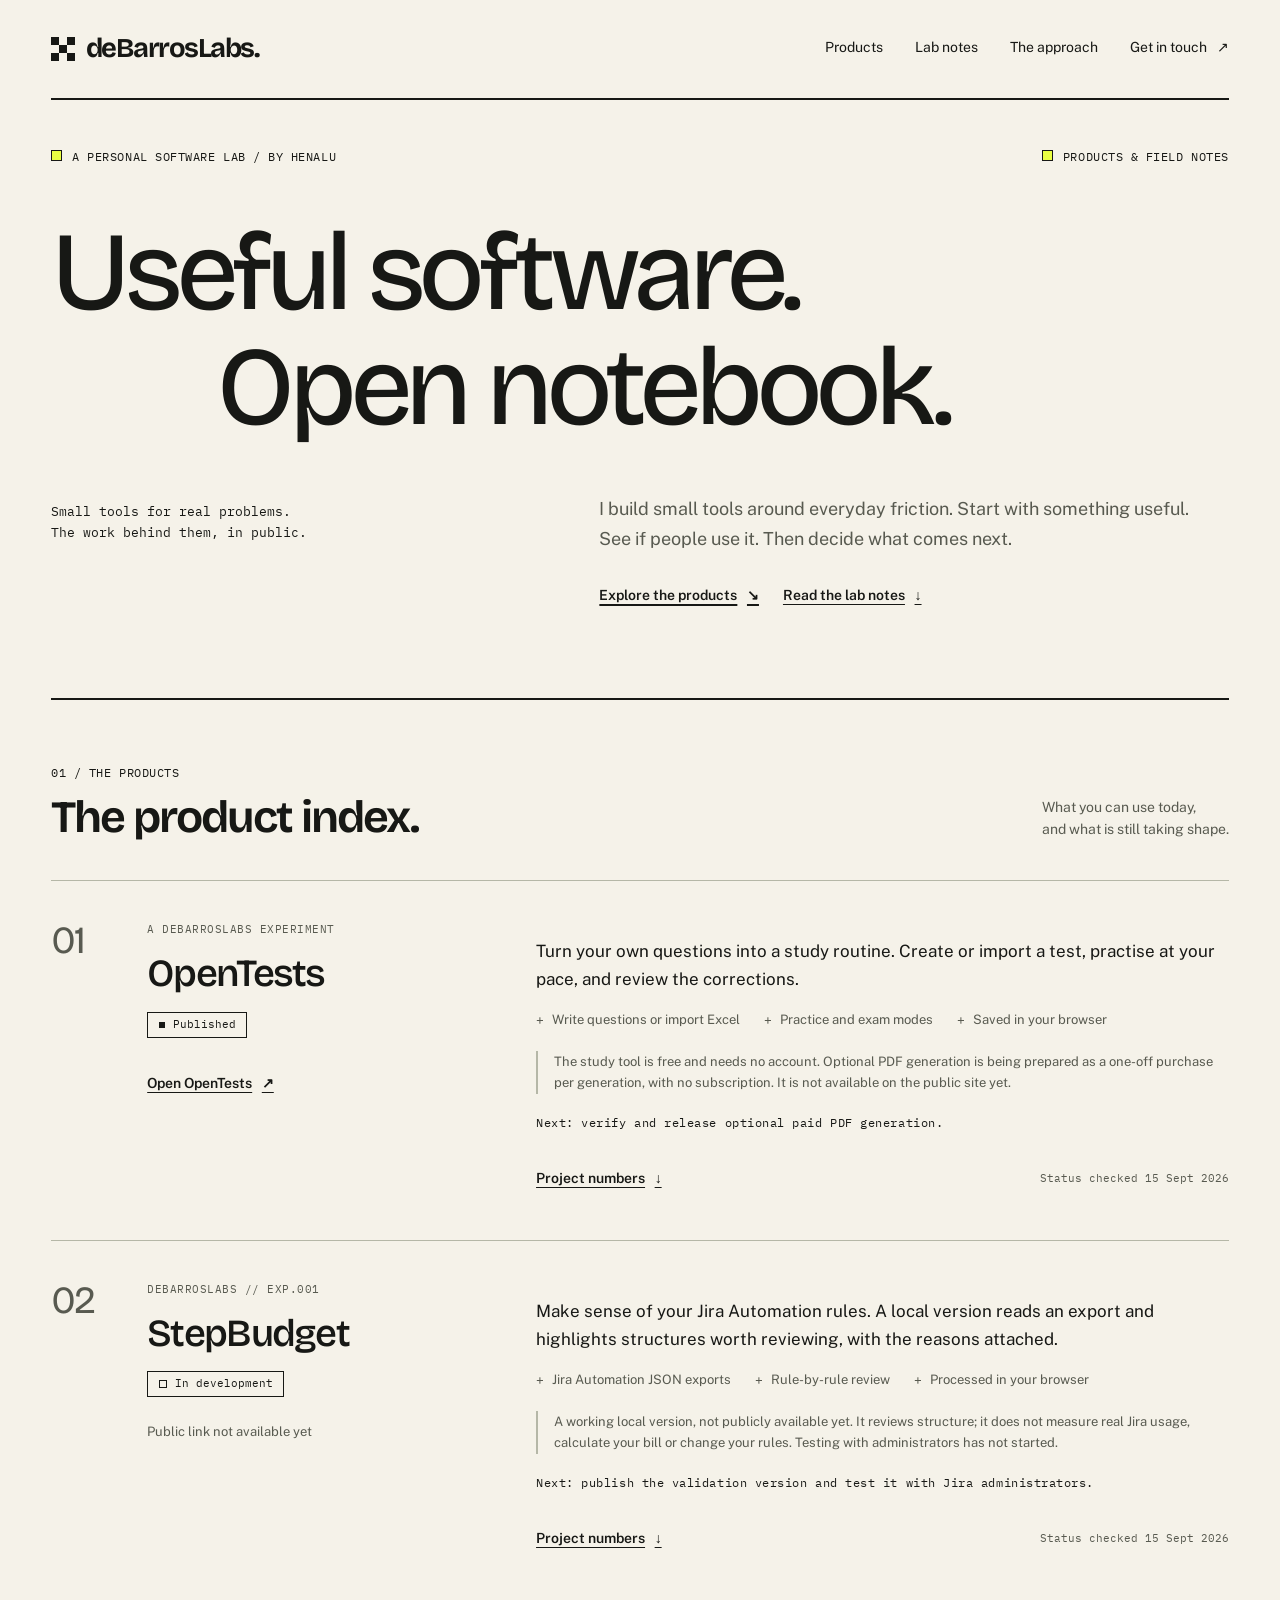
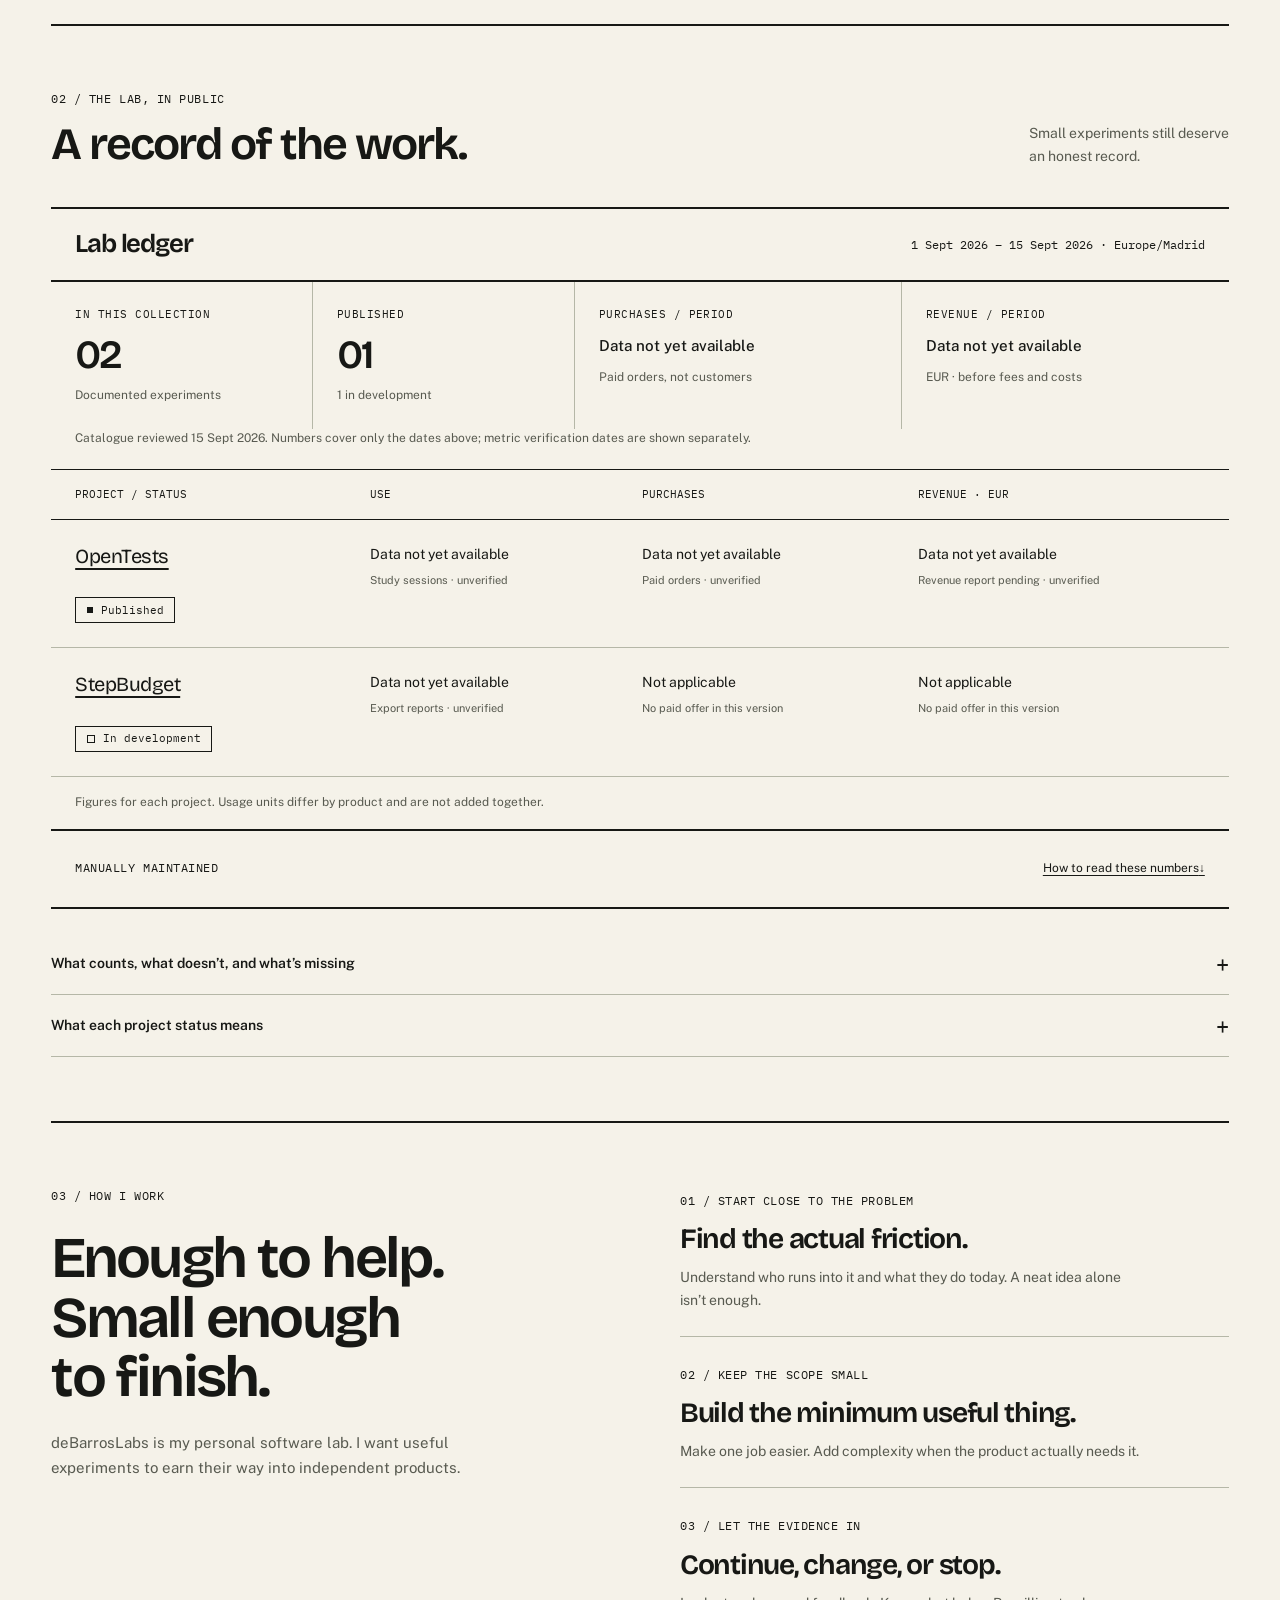
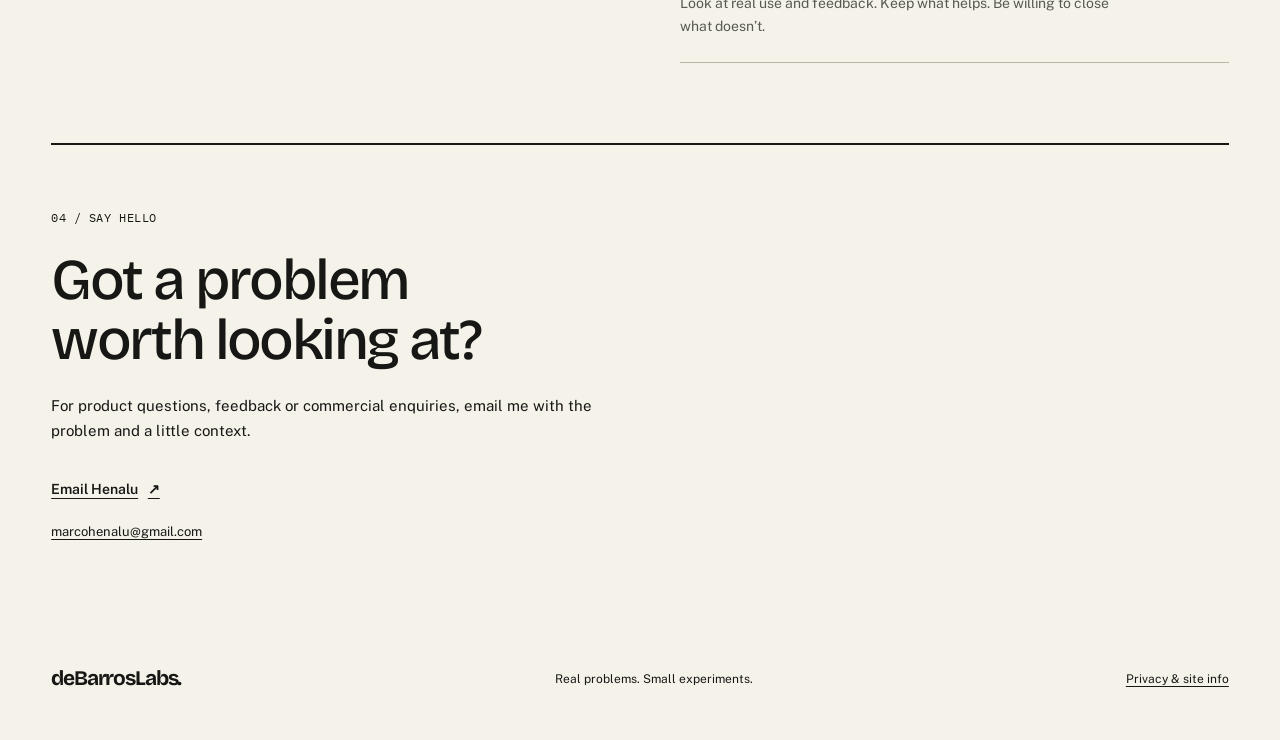
==== public/index.html @ 6eda40eb "feat: publish deBarrosLabs website and public lab ledger" ====
<!doctype html>
<html lang="en">
  <head>
    <meta charset="utf-8" />
    <meta name="viewport" content="width=device-width, initial-scale=1" />
    <title>deBarrosLabs — Small tools for real problems</title>
    <meta
      name="description"
      content="A personal software lab. Explore OpenTests and StepBudget, see what is available, and follow the work and the numbers behind each experiment."
    />
    <meta name="theme-color" content="#f5f2e9" />
    <link rel="canonical" href="https://debarroslabs.com/" />
    <meta property="og:type" content="website" />
    <meta property="og:site_name" content="deBarrosLabs" />
    <meta
      property="og:title"
      content="deBarrosLabs — Small tools for real problems"
    />
    <meta
      property="og:description"
      content="Useful little products. Work in progress. The numbers, when there are numbers."
    />
    <meta property="og:url" content="https://debarroslabs.com/" />
    <meta property="og:image" content="https://debarroslabs.com/social.png" />
    <meta property="og:image:width" content="1200" />
    <meta property="og:image:height" content="630" />
    <meta
      property="og:image:alt"
      content="deBarrosLabs. Small tools for real problems."
    />
    <meta name="twitter:card" content="summary_large_image" />
    <link rel="icon" href="icons/lab.svg" type="image/svg+xml" />
    <link rel="apple-touch-icon" href="icons/apple-touch-icon.png" />
    <link
      rel="preload"
      href="brand/fonts/bricolage-grotesque-latin-wght-normal.woff2"
      as="font"
      type="font/woff2"
      crossorigin
    />
    <link
      rel="preload"
      href="brand/fonts/public-sans-latin-wght-normal.woff2"
      as="font"
      type="font/woff2"
      crossorigin
    />
    <link rel="stylesheet" href="brand/tokens.css" />
    <link rel="stylesheet" href="styles.css" />
    <script src="lab-data.js" defer></script>
    <script src="lab.js" defer></script>
  </head>
  <body>
    <a class="skip-link" href="#main">Skip to content</a>
    <div class="page-shell" id="top">
      <header class="site-header">
        <a class="wordmark" href="#top" aria-label="deBarrosLabs home">
          <svg width="24" height="24" viewBox="0 0 24 24" aria-hidden="true">
            <path
              fill="currentColor"
              d="M0 0h8v8H0zm16 0h8v8h-8zM8 8h8v8H8zM0 16h8v8H0zm16 0h8v8h-8z"
            />
          </svg>
          deBarrosLabs<span class="wordmark-period">.</span>
        </a>
        <nav aria-label="Main navigation">
          <a href="#projects">Products</a>
          <a href="#progress">Lab notes</a>
          <a href="#about">The approach</a>
          <a href="#contact">Get in touch <span aria-hidden="true">↗</span></a>
        </nav>
      </header>
      <main id="main" tabindex="-1">
        <section class="hero" aria-labelledby="intro-title">
          <div class="hero-kicker">
            <p class="eyebrow">A PERSONAL SOFTWARE LAB / BY HENALU</p>
            <span class="eyebrow journal-label"
              >PRODUCTS &amp; FIELD NOTES</span
            >
          </div>
          <h1 id="intro-title">
            <span>Useful software.</span
            ><span class="title-second"
              >Open notebook<span class="title-dot">.</span></span
            >
          </h1>
          <div class="hero-bottom">
            <p class="hero-caption">
              Small tools for real problems.<br />The work behind them, in
              public.
            </p>
            <div class="hero-introduction">
              <p class="hero-lead">
                I build small tools around everyday friction. Start with
                something useful. See if people use it. Then decide what comes
                next.
              </p>
              <div class="hero-actions">
                <a class="text-link primary-link" href="#projects"
                  >Explore the products <span aria-hidden="true">↘</span></a
                ><a class="text-link" href="#progress"
                  >Read the lab notes <span aria-hidden="true">↓</span></a
                >
              </div>
            </div>
          </div>
        </section>
        <section
          id="projects"
          class="section products"
          aria-labelledby="products-title"
        >
          <div class="section-heading">
            <div>
              <p class="eyebrow">01 / THE PRODUCTS</p>
              <h2 id="products-title">The product index.</h2>
            </div>
            <p>What you can use today,<br />and what is still taking shape.</p>
          </div>
          <div id="product-list">
            <p class="load-note">Loading the product notes…</p>
          </div>
          <noscript
            ><p>
              <a href="https://opentests.vercel.app/">OpenTests</a> is a
              published study tool for creating or importing questions,
              practising and reviewing corrections. StepBudget is a local
              development version for reviewing Jira Automation exports, with no
              public link yet. Enable JavaScript for the detailed project
              ledger; usage, purchases and revenue data are not yet available.
            </p></noscript
          >
        </section>
        <section
          id="progress"
          class="section progress"
          aria-labelledby="progress-title"
        >
          <div class="section-heading">
            <div>
              <p class="eyebrow">02 / THE LAB, IN PUBLIC</p>
              <h2 id="progress-title">A record of the work.</h2>
            </div>
            <p>Small experiments still deserve<br />an honest record.</p>
          </div>
          <div class="ledger">
            <div class="ledger-heading">
              <h3>Lab ledger</h3>
              <p id="reporting-period">Reporting period pending</p>
            </div>
            <div id="lab-summary" class="lab-summary"></div>
            <p class="ledger-note" id="ledger-review">
              No verified usage or financial figures have been published.
            </p>
            <div
              class="ledger-scroll"
              role="region"
              aria-label="Project metrics"
              tabindex="0"
            >
              <table>
                <caption>
                  Figures for each project. Usage units differ by product and
                  are not added together.
                </caption>
                <thead>
                  <tr>
                    <th scope="col">Project / status</th>
                    <th scope="col">Use</th>
                    <th scope="col">Purchases</th>
                    <th scope="col">Revenue · EUR</th>
                  </tr>
                </thead>
                <tbody id="metric-rows"></tbody>
              </table>
            </div>
            <div class="ledger-footer">
              <span class="eyebrow">MANUALLY MAINTAINED</span
              ><a href="#metric-definitions"
                >How to read these numbers <span aria-hidden="true">↓</span></a
              >
            </div>
          </div>
          <div id="metric-definitions" class="metric-definitions">
            <details>
              <summary>
                What counts, what doesn’t, and what’s missing
                <span aria-hidden="true">+</span>
              </summary>
              <div class="definitions-content">
                <p>
                  <strong>Data not yet available</strong> means there is no
                  verified figure for the stated period. It does not mean zero.
                  <strong>Not applicable</strong> means the product has no paid
                  offer in this version.
                </p>
                <dl>
                  <dt>Use</dt>
                  <dd>
                    Completed study sessions in OpenTests; reports from users’
                    own Jira exports in StepBudget. These are actions, not
                    unique people. Product-specific sources and exclusions
                    appear below.
                  </dd>
                  <dt>Purchases</dt>
                  <dd>
                    Successfully paid orders completed during the period,
                    including orders later refunded. Excludes test, failed and
                    cancelled payments. One person may make several purchases.
                  </dd>
                  <dt>Revenue · EUR</dt>
                  <dd>
                    Customer payments received during the period, excluding tax,
                    minus refunds recorded in that period. Before payment fees
                    and operating costs. This is not profit. One-off generation
                    payments are not monthly recurring revenue (MRR).
                  </dd>
                  <dt>Coverage and dates</dt>
                  <dd>
                    The period is fixed, not a rolling “this month” counter. A
                    source and verification date accompany every published
                    number. Partial or observed samples are labelled; missing
                    projects are never silently counted as zero.
                  </dd>
                </dl>
                <div id="source-notes" class="source-notes"></div>
                <p>
                  Updates are entered after checking an aggregate report or a
                  documented observation. This page has no live analytics
                  connection and does not collect study material, Jira exports
                  or payment details.
                </p>
              </div>
            </details>
            <details>
              <summary>
                What each project status means <span aria-hidden="true">+</span>
              </summary>
              <div class="definitions-content">
                <dl>
                  <dt>In development</dt>
                  <dd>
                    Being built or prepared locally. No public product is
                    implied.
                  </dd>
                  <dt>Testing</dt>
                  <dd>
                    A real validation test is underway. Results are still being
                    assessed.
                  </dd>
                  <dt>Published</dt>
                  <dd>
                    A working version is publicly accessible. This does not mean
                    demand or commercial success has been validated.
                  </dd>
                  <dt>Closed</dt>
                  <dd>
                    The experiment has been explicitly ended. Its notes can stay
                    in the ledger.
                  </dd>
                </dl>
              </div>
            </details>
          </div>
        </section>
        <section
          id="about"
          class="section approach"
          aria-labelledby="approach-title"
        >
          <div class="approach-intro">
            <p class="eyebrow">03 / HOW I WORK</p>
            <h2 id="approach-title">
              Enough to help.<br />Small enough<br />to finish.
            </h2>
            <p>
              deBarrosLabs is my personal software lab. I want useful
              experiments to earn their way into independent products.
            </p>
          </div>
          <ol class="principles">
            <li>
              <span class="eyebrow">01 / START CLOSE TO THE PROBLEM</span>
              <h3>Find the actual friction.</h3>
              <p>
                Understand who runs into it and what they do today. A neat idea
                alone isn’t enough.
              </p>
            </li>
            <li>
              <span class="eyebrow">02 / KEEP THE SCOPE SMALL</span>
              <h3>Build the minimum useful thing.</h3>
              <p>
                Make one job easier. Add complexity when the product actually
                needs it.
              </p>
            </li>
            <li>
              <span class="eyebrow">03 / LET THE EVIDENCE IN</span>
              <h3>Continue, change, or stop.</h3>
              <p>
                Look at real use and feedback. Keep what helps. Be willing to
                close what doesn’t.
              </p>
            </li>
          </ol>
        </section>
        <section id="contact" class="contact" aria-labelledby="contact-title">
          <div>
            <p class="eyebrow">04 / SAY HELLO</p>
            <h2 id="contact-title">Got a problem<br />worth looking at?</h2>
            <p>
              For product questions, feedback or commercial enquiries, email me
              with the problem and a little context.
            </p>
            <a class="button button-light" href="mailto:marcohenalu@gmail.com"
              >Email Henalu <span aria-hidden="true">↗</span></a
            ><a class="contact-email" href="mailto:marcohenalu@gmail.com"
              >marcohenalu@gmail.com</a
            >
          </div>
        </section>
      </main>
      <footer class="site-footer">
        <a href="#top" class="wordmark">deBarrosLabs.</a>
        <p>Real problems. Small experiments.</p>
        <a href="privacy.html">Privacy &amp; site info</a>
      </footer>
    </div>
  </body>
</html>
---- public/brand/tokens.css ----
:root {
  color-scheme: light;
  --paper: #f5f2e9;
  --surface: #eae7dc;
  --ink: #171815;
  --muted: #585a50;
  --line: #b5b7a7;
  --accent: #eaff43;
  --on-accent: var(--ink);
  --radius: 2px;
  --border: 2px solid var(--ink);
  --shadow: 6px 6px 0 var(--ink);
  --space-1: 0.25rem;
  --space-2: 0.5rem;
  --space-3: 0.75rem;
  --space-4: 1rem;
  --space-6: 1.5rem;
  --space-8: 2rem;
  --space-12: 3rem;
  --space-16: 4rem;
  --gutter: clamp(1.25rem, 4vw, 4rem);
  --text-sm: 0.8125rem;
  --text-base: 1rem;
  --text-lead: clamp(1.0625rem, 1.4vw, 1.25rem);
  --text-display: clamp(3.25rem, 7.3vw, 7rem);
  --motion-fast: 140ms;
}

[data-experiment='001'] {
  --accent: #eaff43;
}
[data-experiment='002'] {
  --accent: #51df81;
}
[data-experiment='003'] {
  --accent: #ff7652;
}
---- public/styles.css ----
@font-face {
  font-family: Bricolage;
  src: url('brand/fonts/bricolage-grotesque-latin-wght-normal.woff2')
    format('woff2');
  font-weight: 200 800;
  font-display: swap;
}
@font-face {
  font-family: Public;
  src: url('brand/fonts/public-sans-latin-wght-normal.woff2') format('woff2');
  font-weight: 100 900;
  font-display: swap;
}
@font-face {
  font-family: Plex;
  src: url('brand/fonts/ibm-plex-mono-latin-400-normal.woff2') format('woff2');
  font-weight: 400;
  font-display: swap;
}
:root {
  --font-display: Bricolage, Arial, sans-serif;
  --font-sans: Public, Arial, sans-serif;
  --font-mono: Plex, monospace;
  --opentests: #284b8f;
  --opentests-paper: #e5ebf6;
}
* {
  box-sizing: border-box;
}
html {
  scroll-behavior: smooth;
  scroll-padding-top: 2rem;
}
body {
  margin: 0;
  background: var(--paper);
  color: var(--ink);
  font: 1rem/1.65 var(--font-sans);
}
::selection {
  background: var(--accent);
  color: var(--ink);
}
a {
  color: inherit;
  text-underline-offset: 0.25em;
}
button,
select {
  font: inherit;
}
a,
button,
summary {
  touch-action: manipulation;
}
:focus-visible {
  outline: 3px solid var(--ink);
  outline-offset: 5px;
}

h1,
h2,
h3,
p {
  margin: 0;
}
h1,
h2,
h3 {
  font-family: var(--font-display);
  line-height: 1.03;
  letter-spacing: -0.045em;
  text-wrap: balance;
}
h2 {
  font-size: clamp(2.1rem, 3.5vw, 3.75rem);
  font-weight: 650;
}
h3 {
  font-size: 1.7rem;
  font-weight: 650;
}
p {
  text-wrap: pretty;
}
.page-shell {
  max-width: 1600px;
  margin: 0 auto;
  padding: 0 var(--gutter);
}
.eyebrow {
  font: 400 0.75rem/1.55 var(--font-mono);
  letter-spacing: 0.045em;
}
.skip-link {
  position: fixed;
  top: 12px;
  left: 12px;
  z-index: 10;
  background: var(--accent);
  padding: 12px 20px;
  border: var(--border);
  transform: translateY(-180%);
}
.skip-link:focus {
  transform: none;
}
.site-header {
  display: flex;
  align-items: center;
  justify-content: space-between;
  gap: 1.5rem;
  min-height: 100px;
  border-bottom: var(--border);
}
.wordmark {
  display: inline-flex;
  align-items: center;
  gap: 0.65rem;
  font: 700 1.7rem/1 var(--font-display);
  letter-spacing: -0.055em;
  text-decoration: none;
  min-height: 44px;
  white-space: nowrap;
}
.wordmark-period {
  margin-left: -0.65rem;
}
.site-header nav {
  display: flex;
  align-items: center;
  gap: clamp(1rem, 2.5vw, 2.5rem);
}
.site-header nav a {
  font-size: 0.875rem;
  text-decoration: none;
  display: inline-flex;
  align-items: center;
  gap: 0.6rem;
  min-height: 44px;
  border-bottom: 2px solid transparent;
}
.site-header nav a:hover {
  border-color: var(--ink);
}
.hero {
  padding: 3rem 0 5rem;
}
.hero-kicker {
  display: flex;
  justify-content: space-between;
  gap: 2rem;
}
h1 {
  font-size: clamp(3.2rem, 8.7vw, 8.5rem);
  font-weight: 450;
  line-height: 1.04;
  letter-spacing: -0.065em;
  margin: 3rem 0;
}
.hero h1 span {
  display: block;
}
.hero h1 .title-second {
  margin-left: 14%;
}
.hero h1 .title-dot {
  display: inline;
  color: var(--ink);
}
.hero-bottom {
  display: grid;
  grid-template-columns: 1fr 1.3fr;
  gap: 4rem;
  align-items: start;
}
.hero-caption {
  font: 0.8rem/1.7 var(--font-mono);
  padding-top: 0.4rem;
}
.hero-lead {
  max-width: 38rem;
  font-size: 1.125rem;
  color: var(--muted);
}
.hero-actions {
  display: flex;
  flex-wrap: wrap;
  gap: 1.5rem;
  margin-top: 1.25rem;
}
.text-link,
.button {
  font-size: 0.875rem;
  font-weight: 600;
  display: inline-flex;
  align-items: center;
  gap: 0.6rem;
  min-height: 44px;
  text-underline-offset: 0.3em;
}
.button {
  padding: 0.6rem 0;
  text-decoration: underline;
}
.text-link:hover,
.button:hover {
  text-decoration-thickness: 2px;
}
.primary-link {
  text-decoration-thickness: 2px;
}
.section {
  padding: 4rem 0;
  border-top: var(--border);
}
.section-heading {
  display: flex;
  justify-content: space-between;
  align-items: end;
  gap: 2rem;
  margin-bottom: 2.5rem;
}
.section-heading .eyebrow {
  margin-bottom: 0.75rem;
}
.section-heading > p {
  font-size: 0.875rem;
  color: var(--muted);
  line-height: 1.6;
  max-width: 21rem;
}
.product {
  display: grid;
  grid-template-columns: 4rem minmax(12rem, 0.85fr) minmax(0, 1.65fr);
  gap: 2rem;
  padding: 2.5rem 0;
  border-top: 1px solid var(--line);
}
.product:last-child {
  padding-bottom: 0;
}
.product-index {
  font: 400 2.4rem/1 var(--font-display);
  color: var(--muted);
  letter-spacing: -0.06em;
}
.product-heading .eyebrow {
  font-size: 0.6875rem;
  color: var(--muted);
  margin-bottom: 1rem;
}
.product h3 {
  font-size: clamp(2rem, 3vw, 3rem);
  font-weight: 550;
  margin-bottom: 1rem;
}
.product-heading .status {
  margin-bottom: 1rem;
}
.product-heading > div {
  margin-top: 0.5rem;
}
.product-heading .unavailable-link {
  display: block;
  max-width: 12rem;
}
.status {
  display: inline-flex;
  align-items: center;
  gap: 0.5rem;
  border: 1px solid var(--ink);
  padding: 0.2rem 0.65rem;
  font: 0.6875rem/1.6 var(--font-mono);
  white-space: nowrap;
}
.status::before {
  content: '';
  width: 6px;
  height: 6px;
  display: block;
  background: var(--ink);
}
.status[data-status='development']::before {
  background: transparent;
  border: 1px solid var(--ink);
}
.status[data-status='closed']::before {
  height: 2px;
}
.product-description {
  font-size: 1.0625rem;
  max-width: 44rem;
  margin: 1rem 0;
}
.product-features {
  display: flex;
  flex-wrap: wrap;
  gap: 0.35rem 1.5rem;
  padding: 0;
  margin: 1rem 0;
  list-style: none;
  color: var(--muted);
  font-size: 0.8125rem;
}
.product-features li::before {
  content: '+';
  margin-right: 0.5rem;
  font-family: var(--font-mono);
}
.product-note {
  border-left: 2px solid var(--line);
  padding-left: 1rem;
  color: var(--muted);
  font-size: 0.8125rem;
  max-width: 45rem;
  margin: 1.25rem 0;
}
.product-bottom {
  display: flex;
  flex-wrap: wrap;
  align-items: center;
  gap: 0.75rem 1.5rem;
  justify-content: space-between;
  margin-top: 1.5rem;
}
.product-bottom .button {
  min-height: 48px;
  padding: 0.65rem 1rem;
}
.review-date {
  font: 0.6875rem/1.6 var(--font-mono);
  color: var(--muted);
}
.unavailable-link {
  font-size: 0.8125rem;
  color: var(--muted);
}
.ledger {
  border-top: var(--border);
  border-bottom: var(--border);
  background: transparent;
}
.ledger-heading {
  padding: 1.4rem 1.5rem;
  display: flex;
  flex-wrap: wrap;
  align-items: center;
  justify-content: space-between;
  gap: 1rem;
  border-bottom: var(--border);
}
.ledger-heading h3 {
  font-size: 1.6rem;
}
.ledger-heading p {
  font: 0.75rem/1.6 var(--font-mono);
}
.lab-summary {
  display: grid;
  grid-template-columns: 1fr 1fr 1.25fr 1.25fr;
}
.summary-item {
  padding: 1.5rem;
  border-right: 1px solid var(--line);
}
.summary-item:last-child {
  border-right: 0;
}
.summary-item .eyebrow {
  display: block;
  margin-bottom: 0.75rem;
  font-size: 0.6875rem;
}
.summary-value {
  font-family: var(--font-display);
  font-size: 2.5rem;
  line-height: 1;
  letter-spacing: -0.045em;
  font-weight: 600;
  display: block;
}
.summary-missing {
  font-family: var(--font-sans);
  font-size: 0.95rem;
  line-height: 1.45;
  letter-spacing: 0;
  font-weight: 500;
  max-width: 12rem;
}
.summary-detail {
  font-size: 0.75rem;
  color: var(--muted);
  margin-top: 0.65rem;
  display: block;
}
.ledger-note {
  padding: 0 1.5rem 1.25rem;
  font-size: 0.75rem;
  color: var(--muted);
}
.ledger-scroll {
  border-top: 1px solid var(--ink);
  overflow: auto;
  background: var(--paper);
}
table {
  border-collapse: collapse;
  width: 100%;
  text-align: left;
}
caption {
  text-align: left;
  padding: 1rem 1.5rem;
  font-size: 0.75rem;
  color: var(--muted);
  caption-side: bottom;
  border-top: 1px solid var(--line);
}
th {
  font: 0.6875rem/1.5 var(--font-mono);
  font-weight: 400;
  padding: 1rem 1.5rem;
  border-bottom: 1px solid var(--ink);
  text-transform: uppercase;
}
td {
  padding: 1.5rem;
  vertical-align: top;
  border-bottom: 1px solid var(--line);
  font-size: 0.875rem;
  line-height: 1.5;
}
tbody tr:last-child td {
  border-bottom: 0;
}
td:first-child {
  width: 25%;
}
.metric-project {
  display: block;
  min-height: 44px;
  font-family: var(--font-display);
  font-size: 1.25rem;
  line-height: 1.2;
  letter-spacing: -0.025em;
  margin-bottom: 0.6rem;
}
.metric-value {
  display: block;
  max-width: 12rem;
}
.metric-detail {
  display: block;
  font-size: 0.6875rem;
  color: var(--muted);
  margin-top: 0.45rem;
  max-width: 15rem;
}
.metric-number {
  font-family: var(--font-mono);
  font-size: 1.25rem;
}
.ledger-footer {
  padding: 1rem 1.5rem;
  display: flex;
  flex-wrap: wrap;
  align-items: center;
  justify-content: space-between;
  gap: 0.5rem;
  border-top: var(--border);
  font-size: 0.75rem;
}
.ledger-footer a {
  display: inline-flex;
  align-items: center;
  min-height: 44px;
}
.metric-definitions {
  margin-top: 1.5rem;
}
details {
  border-bottom: 1px solid var(--line);
}
summary {
  cursor: pointer;
  min-height: 60px;
  padding: 1rem 0;
  font-size: 0.875rem;
  font-weight: 600;
  list-style: none;
  display: flex;
  align-items: center;
  justify-content: space-between;
  gap: 1rem;
}
summary::-webkit-details-marker {
  display: none;
}
summary span {
  font: 1.4rem var(--font-mono);
}
details[open] > summary span {
  transform: rotate(45deg);
}
.definitions-content {
  padding: 0 0 1.5rem;
  max-width: 60rem;
  font-size: 0.875rem;
  color: var(--muted);
}
.definitions-content p + p {
  margin-top: 1rem;
}
dl {
  margin: 1.5rem 0;
}
dt {
  font-weight: 600;
  color: var(--ink);
  margin-top: 1rem;
}
dd {
  margin: 0.25rem 0 0;
}
.source-notes {
  display: grid;
  grid-template-columns: 1fr 1fr;
  gap: 2rem;
  border-top: 1px solid var(--line);
  padding: 1.5rem 0;
}
.source-notes h4 {
  color: var(--ink);
  font-size: 1rem;
  margin: 0 0 0.75rem;
}
.source-notes ul {
  padding-left: 1rem;
}
.source-notes li {
  margin-top: 0.6rem;
}
.approach {
  display: grid;
  grid-template-columns: 1fr 1fr;
  gap: 5rem;
}
.approach-intro .eyebrow {
  margin-bottom: 1.5rem;
}
.approach-intro h2 {
  font-size: clamp(2.5rem, 4.5vw, 4.5rem);
}
.approach-intro > p:last-child {
  margin-top: 1.5rem;
  max-width: 27rem;
  color: var(--muted);
  font-size: 0.9375rem;
}
.principles {
  margin: 0;
  padding: 0;
  list-style: none;
}
.principles li {
  border-bottom: 1px solid var(--line);
  padding: 1.5rem 0;
}
.principles li:first-child {
  padding-top: 0;
}
.principles h3 {
  font-size: 1.75rem;
  margin: 0.75rem 0;
}
.principles p {
  font-size: 0.875rem;
  color: var(--muted);
  max-width: 31rem;
}
.contact {
  border-top: var(--border);
  padding: 4rem 0;
  margin-top: 1rem;
}
.contact .eyebrow {
  margin-bottom: 1.5rem;
}
.contact h2 {
  font-size: clamp(2.5rem, 4.5vw, 4.8rem);
  font-weight: 500;
}
.contact p:not(.eyebrow) {
  max-width: 34rem;
  margin: 1.5rem 0;
  font-size: 0.9375rem;
}
.contact-email {
  display: block;
  min-height: 44px;
  padding: 0.6rem 0;
  font-size: 0.8125rem;
  overflow-wrap: anywhere;
}
.site-footer {
  min-height: 120px;
  display: flex;
  align-items: center;
  justify-content: space-between;
  gap: 1.5rem;
  font-size: 0.75rem;
}
.site-footer .wordmark {
  font-size: 1.3rem;
}
.site-footer > a:last-child {
  display: inline-flex;
  min-height: 44px;
  align-items: center;
}
.privacy-main {
  max-width: 48rem;
  margin: 4rem auto;
}
.privacy-main h1 {
  font-size: clamp(2.5rem, 5vw, 4rem);
  margin-bottom: 2rem;
}
.privacy-main h2 {
  font-size: 1.75rem;
  margin: 2rem 0 0.75rem;
}
.privacy-main p {
  margin-top: 1rem;
}
@media (max-width: 1000px) {
  .site-header nav {
    gap: 1.25rem;
  }
  .site-header nav a {
    font-size: 0.8125rem;
  }
  .approach {
    gap: 3rem;
  }
  th,
  td {
    padding: 1.25rem;
  }
  .summary-item {
    padding: 1.25rem;
  }
}
@media (max-width: 760px) {
  .site-header {
    display: block;
    padding: 1.25rem 0 0.6rem;
  }
  .site-header nav {
    justify-content: space-between;
    gap: 0.6rem;
    flex-wrap: wrap;
    margin-top: 0.75rem;
  }
  .site-header nav a {
    font-size: 0.75rem;
  }
  .section {
    padding: 3rem 0;
  }
  .section-heading {
    display: block;
    margin-bottom: 2rem;
  }
  .section-heading > p {
    margin-top: 1rem;
  }
  .section-heading > p br {
    display: none;
  }
  .product h3 {
    font-size: 2.25rem;
  }
  .product-description {
    font-size: 1rem;
  }
  .product-bottom {
    gap: 1rem;
  }
  .product-bottom .review-date {
    width: 100%;
  }
  .lab-summary {
    grid-template-columns: 1fr 1fr;
  }
  .summary-item:nth-child(2) {
    border-right: 0;
  }
  .summary-item:nth-child(-n + 2) {
    border-bottom: 1px solid var(--line);
  }
  .ledger-heading {
    padding: 1rem;
  }
  .ledger-heading p {
    font-size: 0.6875rem;
  }
  .summary-item {
    padding: 1rem;
  }
  .ledger-note {
    padding: 1rem;
  }
  .ledger-scroll {
    overflow: visible;
  }
  table,
  tbody {
    display: block;
  }
  thead {
    display: none;
  }
  tbody tr {
    display: grid;
    grid-template-columns: 1fr 1fr;
    padding: 1rem;
    gap: 1rem;
    border-bottom: var(--border);
  }
  tbody tr:last-child {
    border: 0;
  }
  td {
    display: block;
    border: 0;
    padding: 0;
    min-width: 0;
  }
  td:first-child {
    width: auto;
    grid-column: 1/-1;
    display: flex;
    align-items: center;
    justify-content: space-between;
    gap: 0.5rem;
  }
  td:last-child {
    grid-column: 1/-1;
  }
  td:not(:first-child)::before {
    content: attr(data-label);
    display: block;
    font: 0.6875rem/1.5 var(--font-mono);
    margin-bottom: 0.5rem;
    text-transform: uppercase;
  }
  .metric-project {
    margin: 0;
  }
  .metric-value {
    max-width: none;
    font-size: 0.8125rem;
  }
  caption {
    display: block;
    padding: 1rem;
  }
  .ledger-footer {
    padding: 0.75rem 1rem;
  }
  .source-notes {
    grid-template-columns: 1fr;
    gap: 1rem;
  }
  .approach {
    grid-template-columns: 1fr;
    gap: 2rem;
  }
  .approach-intro h2 br:last-child {
    display: none;
  }
  .site-footer {
    flex-wrap: wrap;
    padding: 1.5rem 0;
    gap: 0.5rem 1.5rem;
  }
  .site-footer p {
    flex-basis: 100%;
    order: 3;
  }
  .metric-definitions summary {
    font-size: 0.8125rem;
  }
  .privacy-main {
    margin: 2rem 0;
  }
}
@media (max-width: 360px) {
  .page-shell {
    padding: 0 1rem;
  }
  .wordmark {
    font-size: 1.5rem;
  }
  .site-header nav {
    gap: 0.5rem;
  }
  .site-header nav a {
    font-size: 0.6875rem;
  }
  .status {
    font-size: 0.6875rem;
  }
  .ledger-heading {
    align-items: start;
  }
  .summary-item {
    padding: 0.9rem;
  }
  .contact h2 {
    font-size: 2.3rem;
  }
}
@media (prefers-reduced-motion: reduce) {
  html {
    scroll-behavior: auto;
  }
  *,
  *::before,
  *::after {
    transition: none !important;
    animation: none !important;
  }
}

@media (max-width: 1000px) {
  .product {
    grid-template-columns: 2.5rem minmax(10rem, 0.8fr) minmax(0, 1.4fr);
    gap: 1.4rem;
  }
  .hero-bottom {
    gap: 2rem;
  }
  .journal-label {
    display: none;
  }
}
@media (max-width: 760px) {
  .hero {
    padding: 2rem 0 3rem;
  }
  .hero-kicker .eyebrow {
    font-size: 0.6875rem;
  }
  .hero h1 {
    font-size: clamp(2.8rem, 9.4vw, 4.8rem);
    margin: 2.5rem 0;
  }
  .hero h1 .title-second {
    margin-left: 0;
  }
  .hero-bottom {
    grid-template-columns: 1fr;
    gap: 1.5rem;
  }
  .hero-lead {
    font-size: 1rem;
  }
  .hero-caption {
    font-size: 0.75rem;
  }
  .hero-actions {
    gap: 0.25rem 1rem;
  }
  .product {
    grid-template-columns: 2.5rem minmax(0, 1fr);
    gap: 1rem;
    padding: 2rem 0;
  }
  .product-body {
    grid-column: 1 / -1;
  }
  .product-index {
    font-size: 2rem;
  }
  .product-heading .eyebrow {
    margin-bottom: 0.75rem;
  }
  .product-heading .status {
    margin-bottom: 0;
  }
  .product h3 {
    margin-bottom: 0.75rem;
  }
  .product-description {
    margin-top: 0;
  }
  .product-note {
    padding-left: 0.75rem;
  }
  .contact {
    padding: 3rem 0;
  }
  .product-heading .unavailable-link {
    max-width: none;
  }
}

.hero-kicker > .eyebrow::before {
  content: '';
  display: inline-block;
  width: 9px;
  height: 9px;
  margin-right: 10px;
  background: var(--accent);
  border: 1px solid var(--ink);
}
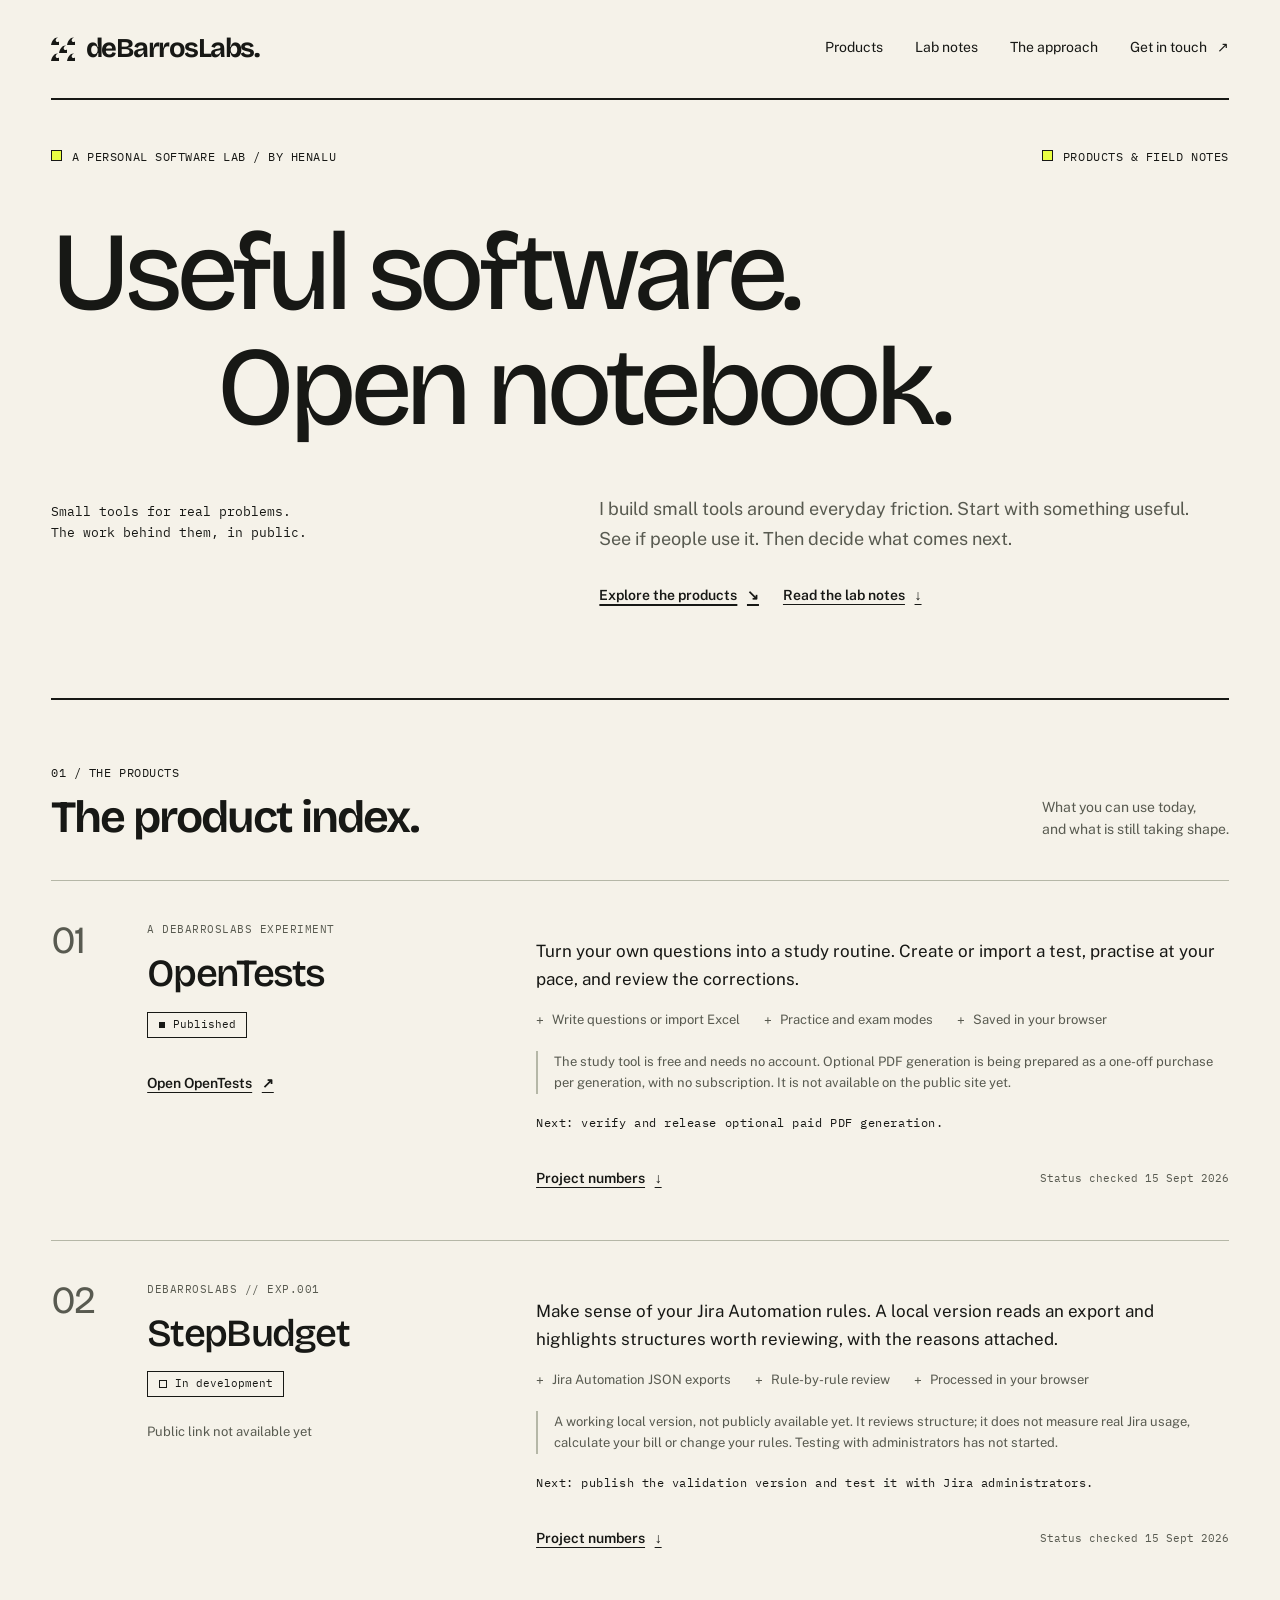
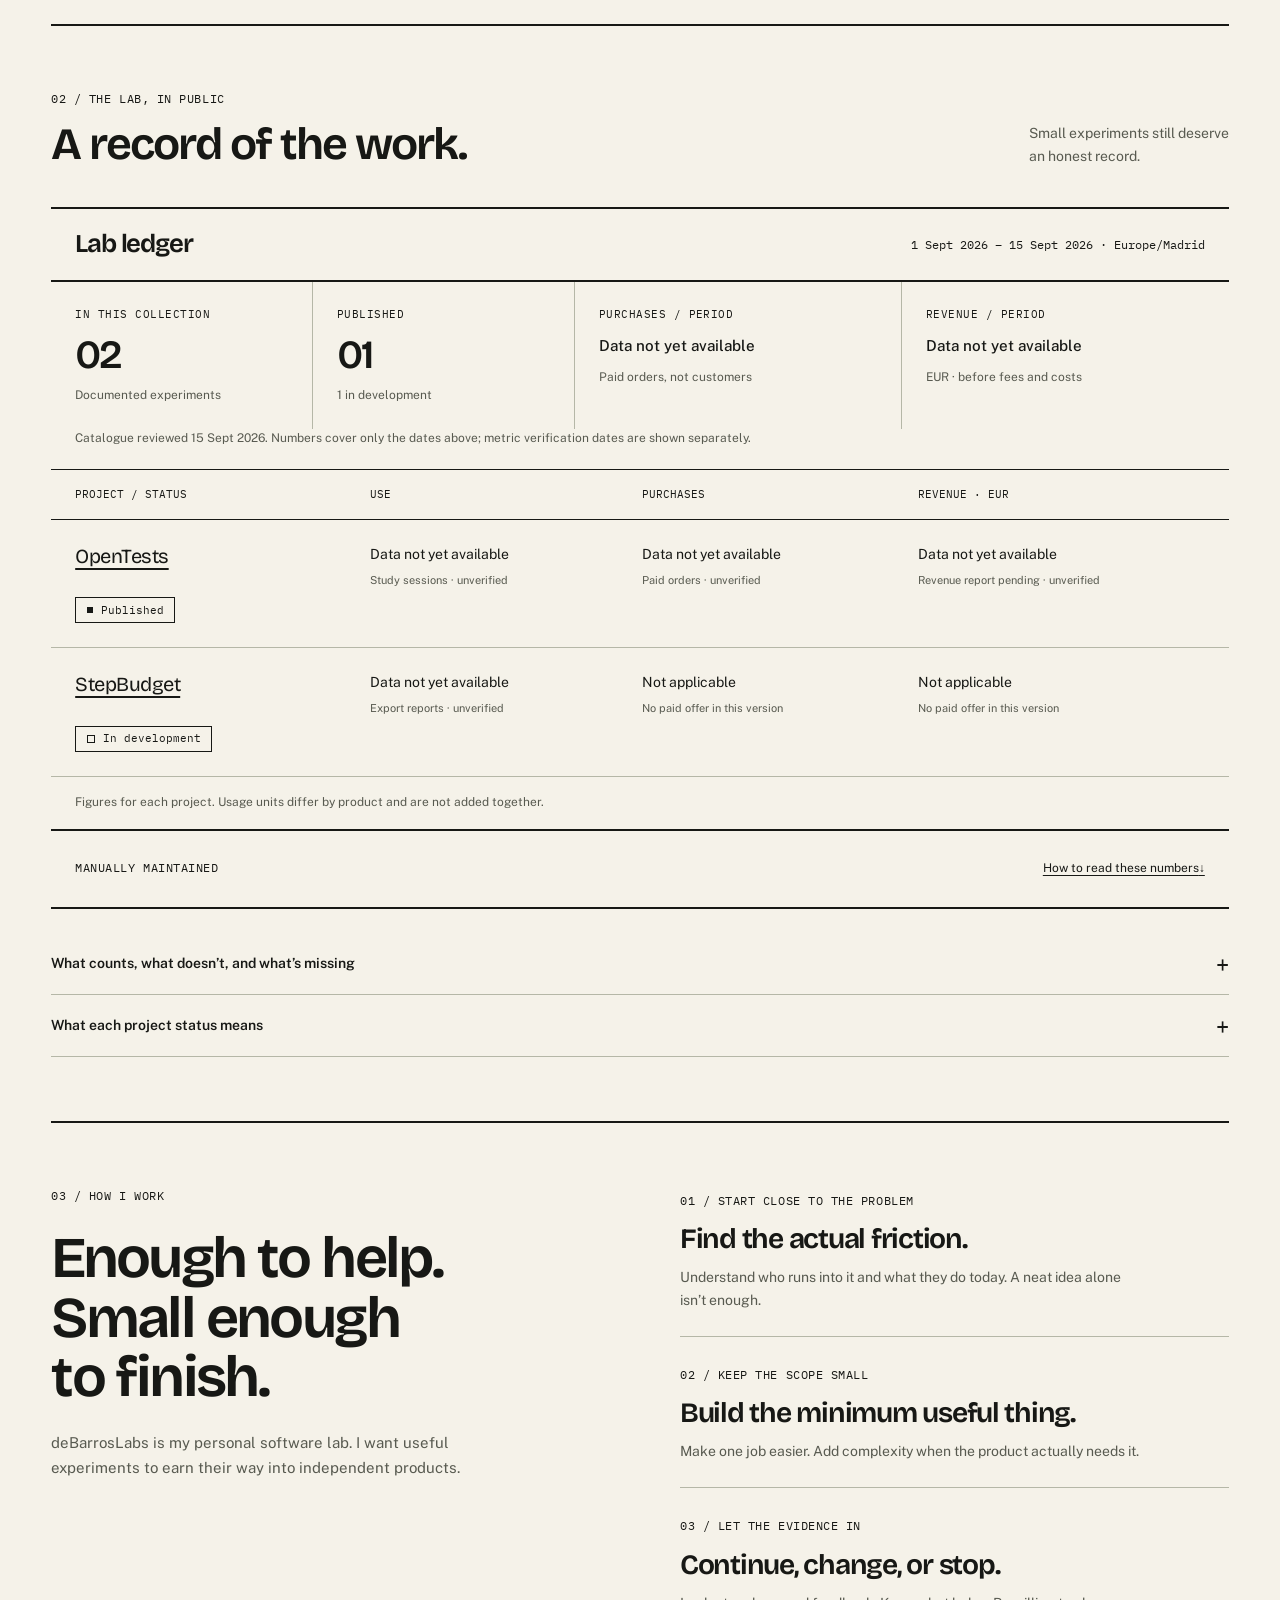
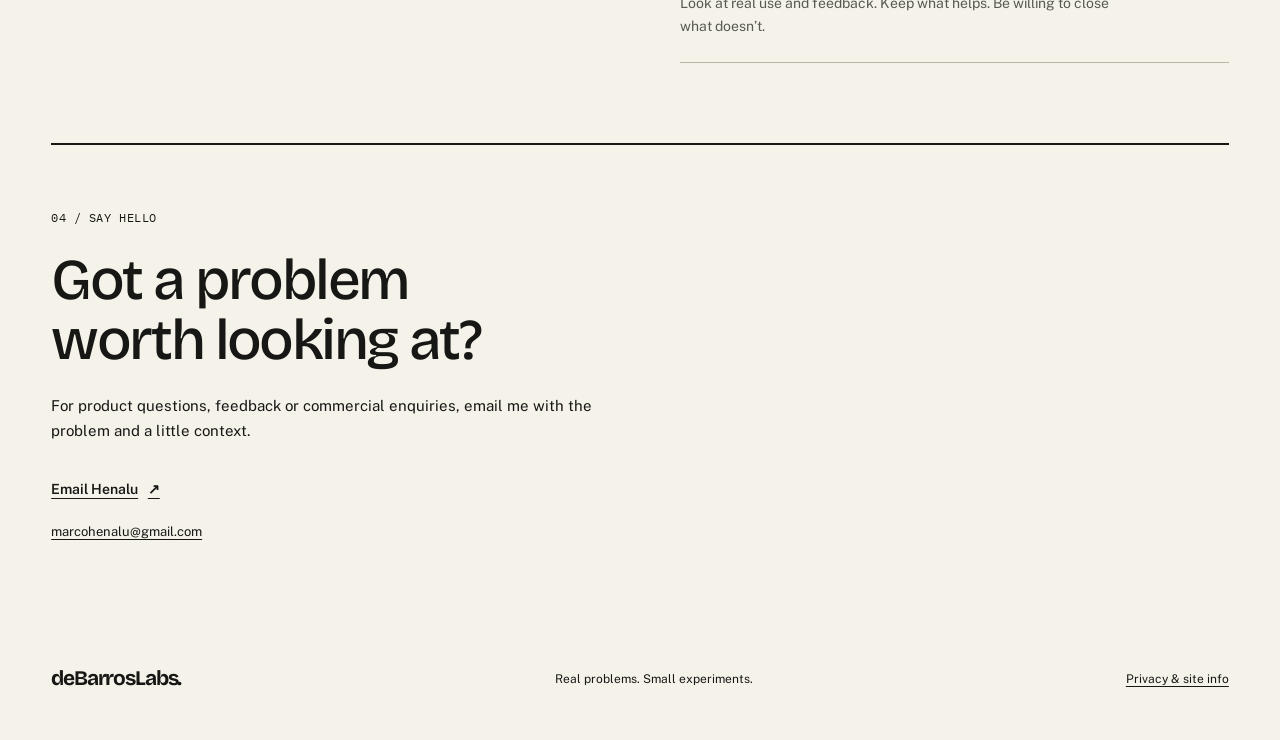
==== commit e31093e0: "design: replace square logo with five waves" ====
--- a/public/index.html
+++ b/public/index.html
@@ -56,10 +56,28 @@
       <header class="site-header">
         <a class="wordmark" href="#top" aria-label="deBarrosLabs home">
           <svg width="24" height="24" viewBox="0 0 24 24" aria-hidden="true">
-            <path
-              fill="currentColor"
-              d="M0 0h8v8H0zm16 0h8v8h-8zM8 8h8v8H8zM0 16h8v8H0zm16 0h8v8h-8z"
-            />
+            <g fill="currentColor">
+              <path
+                transform="translate(0 0)"
+                d="M0 8C1 3.5 3.5 0 7 .5C4.8 1.5 4 3.2 5.2 4.5C6 5.3 7 5.1 8 4.4V8Z"
+              />
+              <path
+                transform="translate(16 0)"
+                d="M0 8C1 3.5 3.5 0 7 .5C4.8 1.5 4 3.2 5.2 4.5C6 5.3 7 5.1 8 4.4V8Z"
+              />
+              <path
+                transform="translate(8 8)"
+                d="M0 8C1 3.5 3.5 0 7 .5C4.8 1.5 4 3.2 5.2 4.5C6 5.3 7 5.1 8 4.4V8Z"
+              />
+              <path
+                transform="translate(0 16)"
+                d="M0 8C1 3.5 3.5 0 7 .5C4.8 1.5 4 3.2 5.2 4.5C6 5.3 7 5.1 8 4.4V8Z"
+              />
+              <path
+                transform="translate(16 16)"
+                d="M0 8C1 3.5 3.5 0 7 .5C4.8 1.5 4 3.2 5.2 4.5C6 5.3 7 5.1 8 4.4V8Z"
+              />
+            </g>
           </svg>
           deBarrosLabs<span class="wordmark-period">.</span>
         </a>
